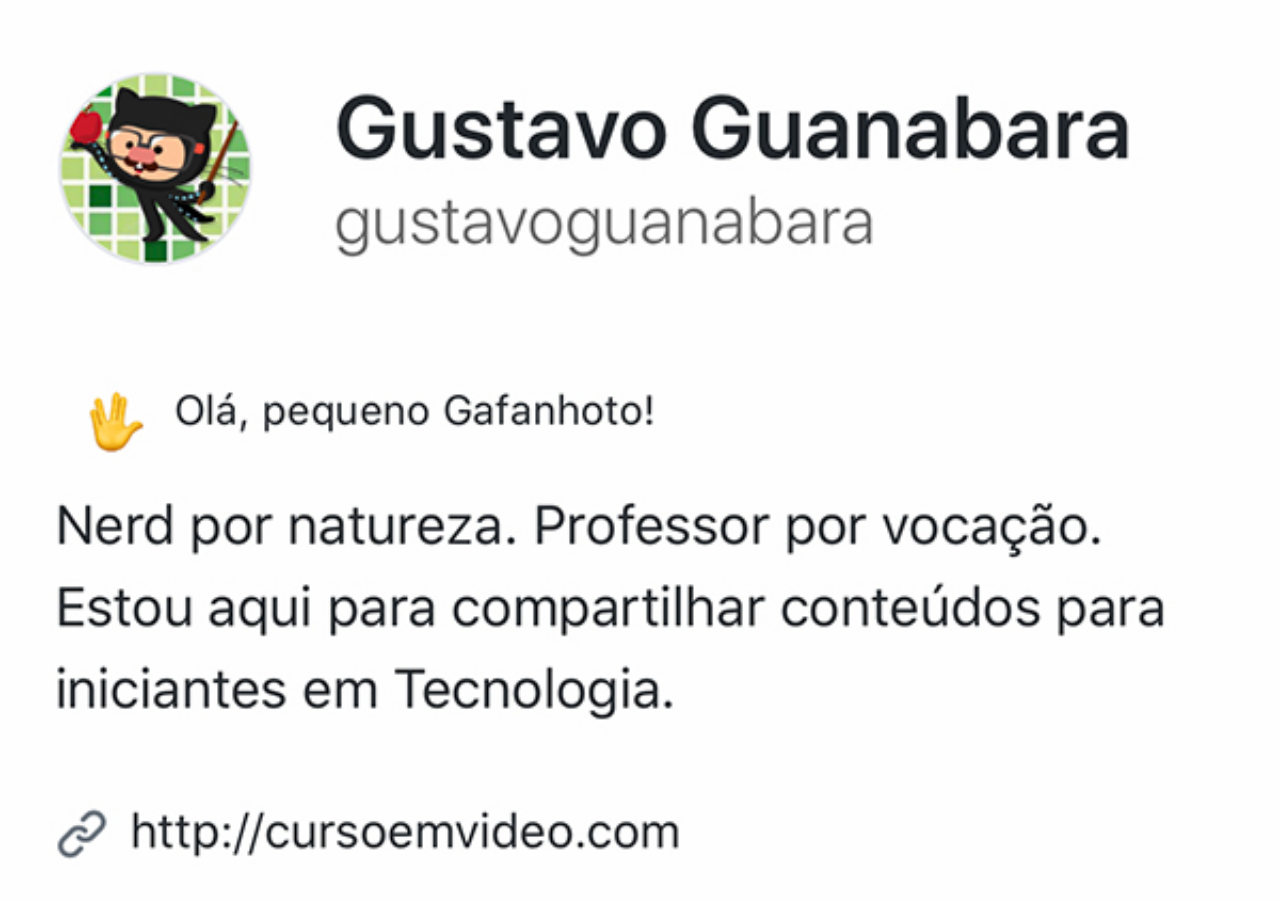
==== github.html @ 68408cbb "Initial commit" ====
<!DOCTYPE html>
<html lang="pt-br">
<head>
    <meta charset="UTF-8">
    <meta http-equiv="X-UA-Compatible" content="IE=edge">
    <meta name="viewport" content="width=device-width, initial-scale=1.0">
    <title>tela inicial</title>
    <style>
        * {
            margin: 0px;
            padding: 0px;
        }
        body {
            background-color: black;
            background-image: url("imagens/tela-github.jpg");
            background-repeat: no-repeat;
            background-position: top center;
            background-size: cover;
            height: 100vh;
            width: 100vw;

        }
    </style>
</head>
<body>
    
</body>
</html>
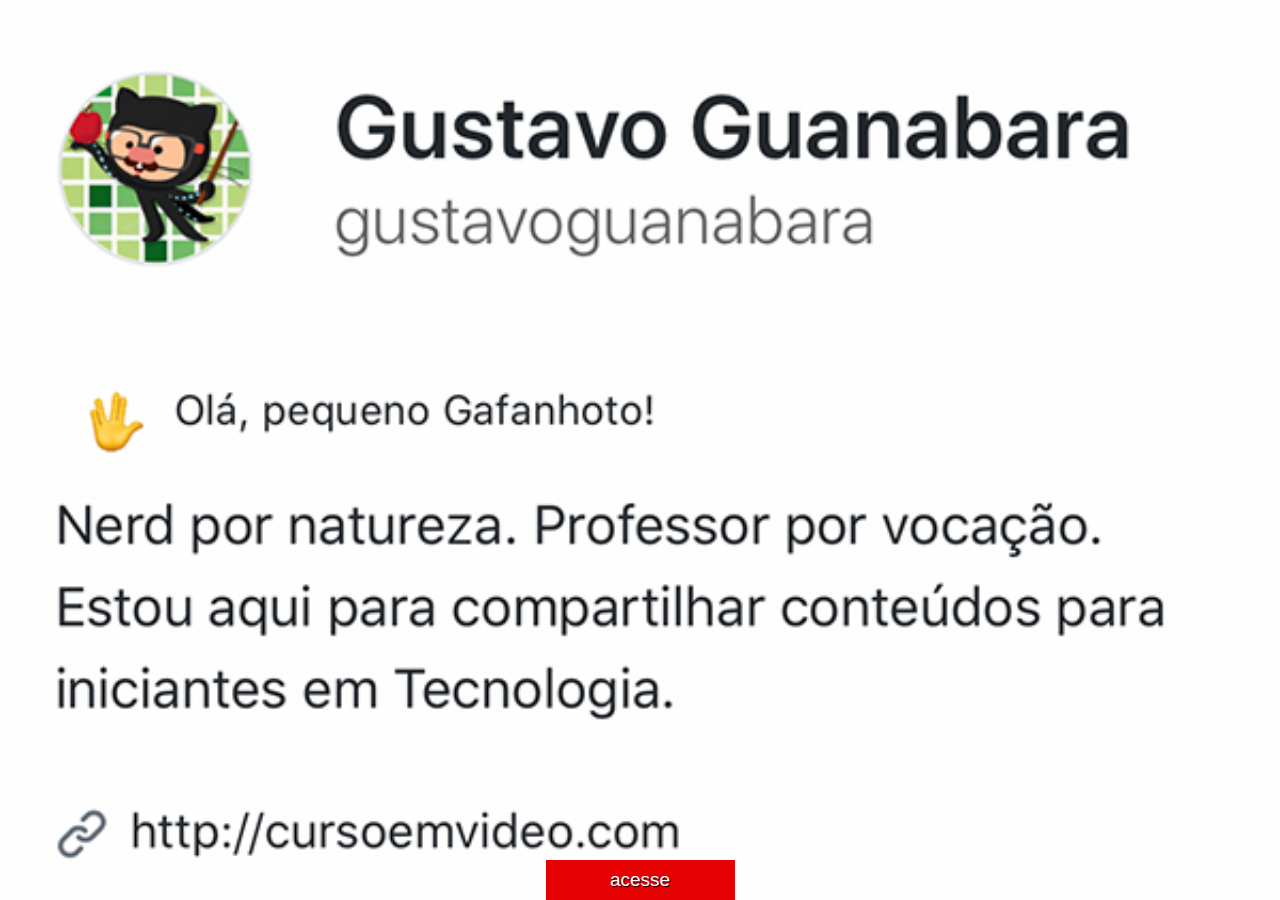
==== commit 42cfb6b2: "att" ====
--- a/github.html
+++ b/github.html
@@ -9,6 +9,7 @@
         * {
             margin: 0px;
             padding: 0px;
+            font-family: Arial, Helvetica, sans-serif;
         }
         body {
             background-color: black;
@@ -20,9 +21,40 @@
             width: 100vw;
 
         }
+        main {
+            height: 100vh;
+            width: 100vw;
+            display: flex;
+            flex-direction: column;
+            justify-content: end;
+        }
+        article {
+            display: flex;
+            justify-content: center;
+        }
+        article a {
+            color: white;
+            background-color: rgb(230, 2, 2);
+            padding: 9px;
+            text-decoration: none;
+            font-size: bold;
+            font-size: 19px;
+            text-shadow: 1px 1px 1px black;
+            width: 171px;
+            text-align: center;
+        }
+        article a:hover {
+            transition: .5s;
+            background-color: rgb(172, 0, 0);
+            text-decoration: underline;
+        }
     </style>
 </head>
 <body>
-    
+    <main>
+        <article>
+            <a href="#">acesse</a>
+        </article>
+    </main>
 </body>
 </html>